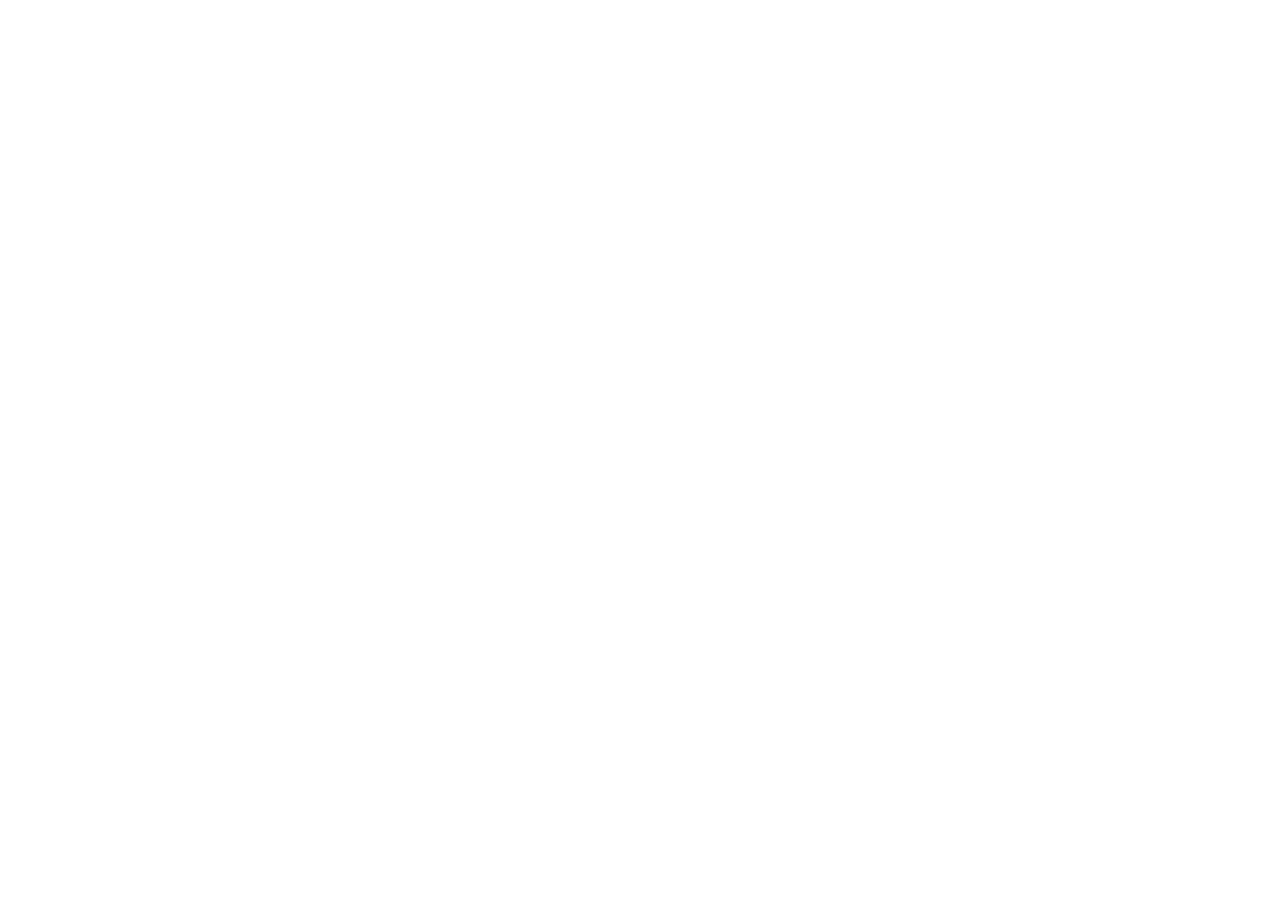
==== UNIVERSITY WEB PROJECTS/index.html @ 316082a7 "adding file and folder for web development projects" ====
<!DOCTYPE html>
<html lang="en">
<head>
    <meta charset="UTF-8">
    <meta name="viewport" content="width=device-width, initial-scale=1.0">
    <title>Parham's Web Project</title>
    <link rel="stylesheet" href="./style.css">
</head>
<body>
    
</body>
</html>
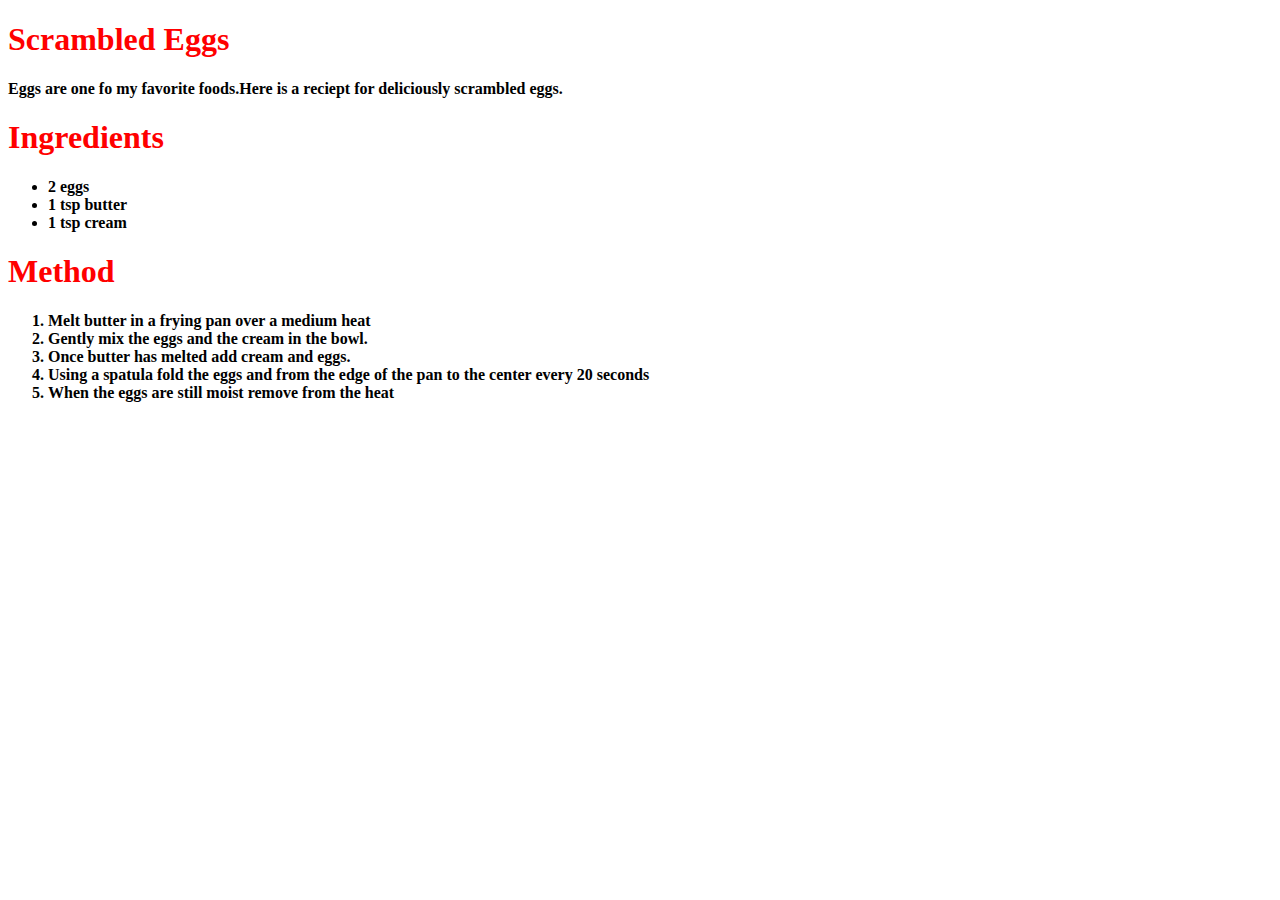
==== commit 6ac7fc71: "creating the second video's project" ====
--- a/UNIVERSITY WEB PROJECTS/index.html
+++ b/UNIVERSITY WEB PROJECTS/index.html
@@ -7,6 +7,25 @@
     <link rel="stylesheet" href="./style.css">
 </head>
 <body>
-    
+    <h1>Scrambled Eggs</h1>
+    <p>Eggs are one fo my favorite foods.Here is a reciept for deliciously scrambled eggs.</p>
+    <h1>
+        Ingredients
+    </h1>
+    <ul>
+        <li>2 eggs</li>
+        <li>1 tsp butter</li>
+        <li>1 tsp cream</li>
+    </ul>
+    <h1>
+        Method
+    </h1>
+    <ol>
+        <li>Melt butter in a frying pan over a medium heat</li>
+        <li>Gently mix the eggs and the cream in the bowl.</li>
+        <li>Once butter has melted add cream and eggs.</li>
+        <li>Using a spatula fold the eggs and from the edge of the pan to the center every 20 seconds</li>
+        <li>When the eggs are still moist remove from the heat</li>
+    </ol>
 </body>
 </html>--- a/UNIVERSITY WEB PROJECTS/style.css
+++ b/UNIVERSITY WEB PROJECTS/style.css
@@ -0,0 +1,12 @@
+h1{
+    color:red;
+}
+ul{
+    font-weight: bold;
+}
+ol{
+    font-weight: bold;
+}
+p{
+    font-weight: bold;
+}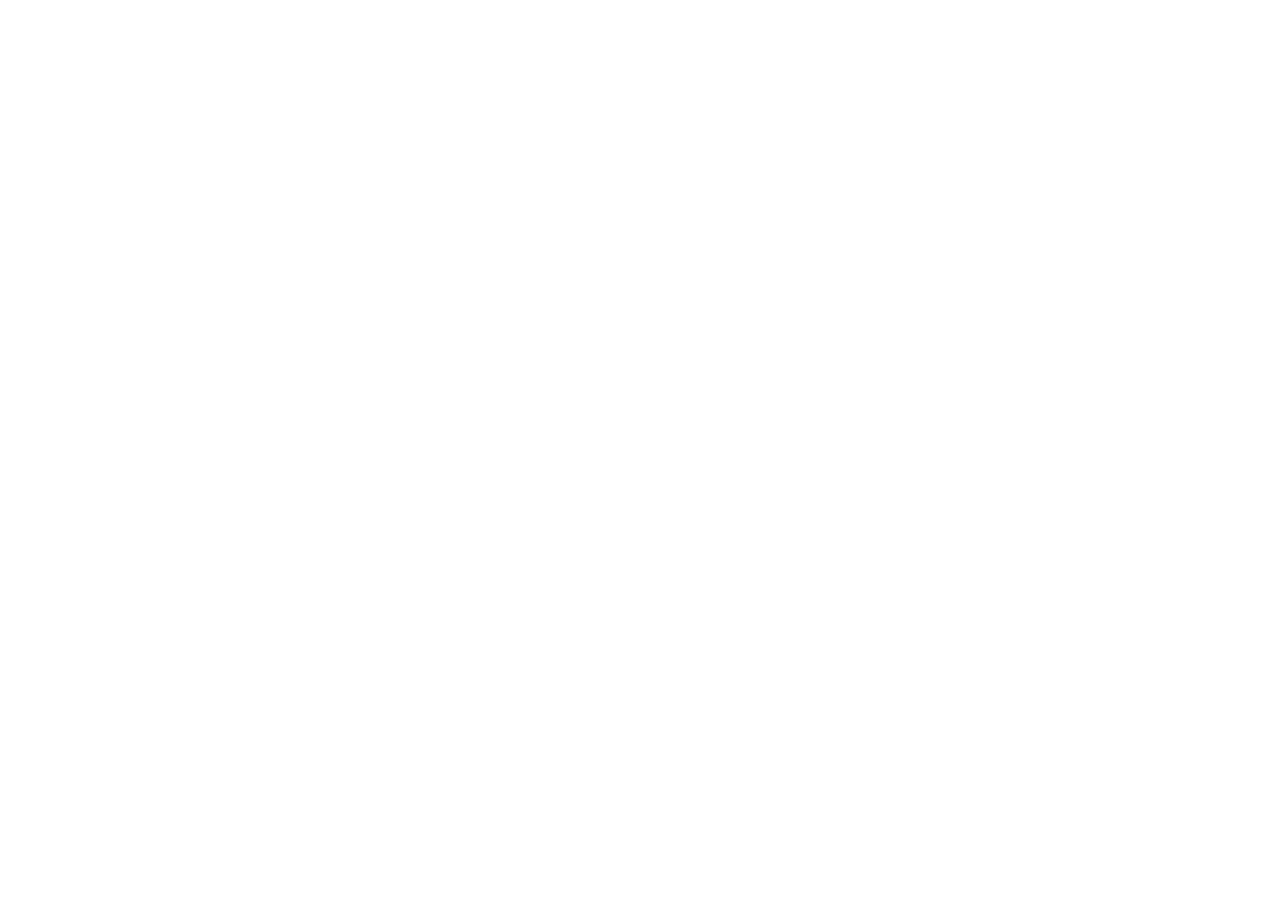
==== commit 23a04ad4: "starting to work on the html project that was given to us earlier on" ====
--- a/UNIVERSITY WEB PROJECTS/index.html
+++ b/UNIVERSITY WEB PROJECTS/index.html
@@ -1,31 +1,12 @@
 <!DOCTYPE html>
 <html lang="en">
 <head>
-    <meta charset="UTF-8">
-    <meta name="viewport" content="width=device-width, initial-scale=1.0">
-    <title>Parham's Web Project</title>
-    <link rel="stylesheet" href="./style.css">
+	<meta charset="UTF-8">
+	<meta name="viewport" content="width=device-width, initial-scale=1.0">
+	<title>ALARM CLOCK</title>
+	<link rel="stylesheet" href="/UNIVERSITY WEB PROJECTS/style.css">
 </head>
 <body>
-    <h1>Scrambled Eggs</h1>
-    <p>Eggs are one fo my favorite foods.Here is a reciept for deliciously scrambled eggs.</p>
-    <h1>
-        Ingredients
-    </h1>
-    <ul>
-        <li>2 eggs</li>
-        <li>1 tsp butter</li>
-        <li>1 tsp cream</li>
-    </ul>
-    <h1>
-        Method
-    </h1>
-    <ol>
-        <li>Melt butter in a frying pan over a medium heat</li>
-        <li>Gently mix the eggs and the cream in the bowl.</li>
-        <li>Once butter has melted add cream and eggs.</li>
-        <li>Using a spatula fold the eggs and from the edge of the pan to the center every 20 seconds</li>
-        <li>When the eggs are still moist remove from the heat</li>
-    </ol>
+	
 </body>
 </html>--- a/UNIVERSITY WEB PROJECTS/style.css
+++ b/UNIVERSITY WEB PROJECTS/style.css
@@ -1,12 +1,74 @@
-h1{
-    color:red;
+/* 
+PURPLE: #4F4CF0
+WHITE: #F9F9F9
+GRAY: #EFEFEF
+BLACK: #1c1c1c
+*/
+
+/* CSS RESET. DON'T TOUCH THIS */
+*,
+::before,
+::after {
+	box-sizing: border-box;
+	margin: 0;
+	padding: 0;
+	font-family: sans-serif;
 }
-ul{
-    font-weight: bold;
+
+/* Estilo iOS */
+.switch__container {
+	width: 90px;
 }
-ol{
-    font-weight: bold;
+
+.switch {
+	visibility: hidden;
+	position: absolute;
+	margin-left: -9999px;
 }
-p{
-    font-weight: bold;
-}+
+.switch + label {
+	display: block;
+	position: relative;
+	cursor: pointer;
+	outline: none;
+	user-select: none;
+}
+
+.switch--shadow + label {
+	padding: 2px;
+	width: 80px;
+	height: 40px;
+	background-color: #dddddd;
+	border-radius: 60px;
+}
+.switch--shadow + label:before,
+.switch--shadow + label:after {
+	display: block;
+	position: absolute;
+	top: 1px;
+	left: 1px;
+	bottom: 1px;
+	content: "";
+}
+.switch--shadow + label:before {
+	right: 1px;
+	background-color: #f1f1f1;
+	border-radius: 60px;
+	transition: background 0.4s;
+}
+.switch--shadow + label:after {
+	width: 32px;
+	left: -7px;
+	background-color: #fff;
+	border-radius: 100%;
+	box-shadow: 0 2px 5px rgba(0, 0, 0, 0.3);
+	transition: all 0.4s;
+}
+.switch--shadow:checked + label:before {
+	background-color: #4f4cf0;
+}
+.switch--shadow:checked + label:after {
+	transform: translateX(55px);
+}
+
+/* ============================================================= */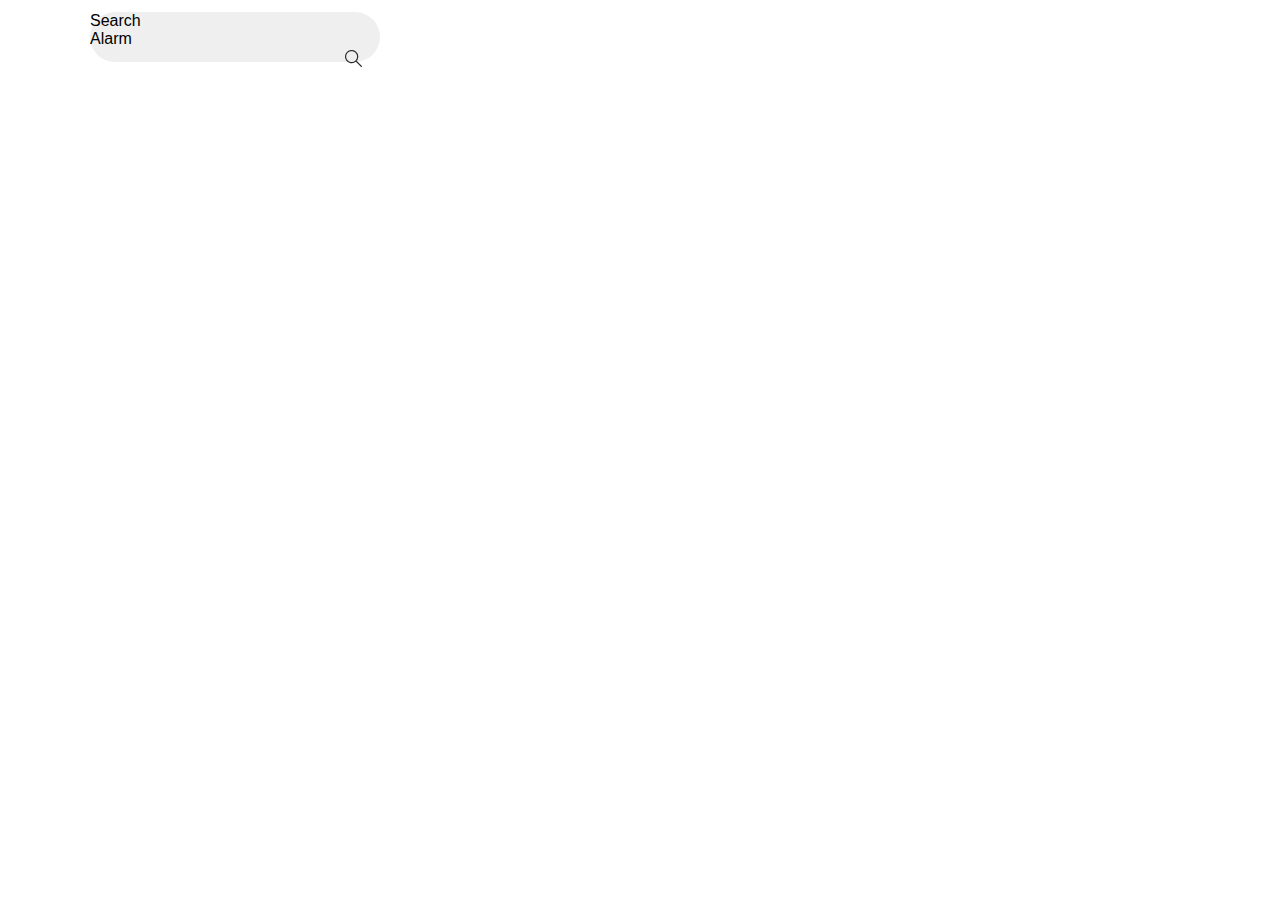
==== commit adc4c2e5: "Adding HTML files" ====
--- a/UNIVERSITY WEB PROJECTS/index.html
+++ b/UNIVERSITY WEB PROJECTS/index.html
@@ -7,6 +7,49 @@
 	<link rel="stylesheet" href="/UNIVERSITY WEB PROJECTS/style.css">
 </head>
 <body>
-	
+	<div class="HomePage">
+		<div class="SearchBar">
+			<div class="SearchBarText">
+				<p>
+					Search Alarm
+				</p>
+			</div>
+			<div class="SearchIcon">
+				<img src="./images/search.png" alt="Search Icon">
+			</div>
+		</div>
+		<div class="Hamburger">
+
+		</div>
+		<div class="MenuBar">
+			<div class="AlarmClock">
+
+			</div>
+			<div class="WorldClock">
+
+			</div>
+			<div class="StopWatch">
+
+			</div>
+			<div class="Timer">	
+
+			</div>
+		</div>
+		<div class="FirstAlarm">
+
+		</div>
+		<div class="SecondAlarm">
+
+		</div>
+		<div class="ThirdAlarm">
+
+		</div>
+		<div class="FourthAlarm">
+
+		</div>
+		<div class="FifthAlarm">
+
+		</div>
+	</div>
 </body>
 </html>--- a/UNIVERSITY WEB PROJECTS/style.css
+++ b/UNIVERSITY WEB PROJECTS/style.css
@@ -71,4 +71,36 @@
 	transform: translateX(55px);
 }
 
-/* ============================================================= */+/* ============================================================= */
+.HomePage{
+	width: 390px;
+	height: 844px;
+	background-color: transparent;
+}
+.SearchBar{
+	height: 50px;
+	width: 290px;
+	margin-top: 12px;
+	margin-left: 90px;
+	background-color: #EFEFEF;
+	border-radius: 25px;
+	
+}
+.SearchIcon{
+	width : 10px;
+	height: 20px;
+	margin-top: -2px;
+	margin-left: 255px;
+}
+.SearchBarText{
+	height: 40px;
+	width: 40px;
+}
+.Harmburger{
+
+}
+.MenuBar{
+
+}
+
+
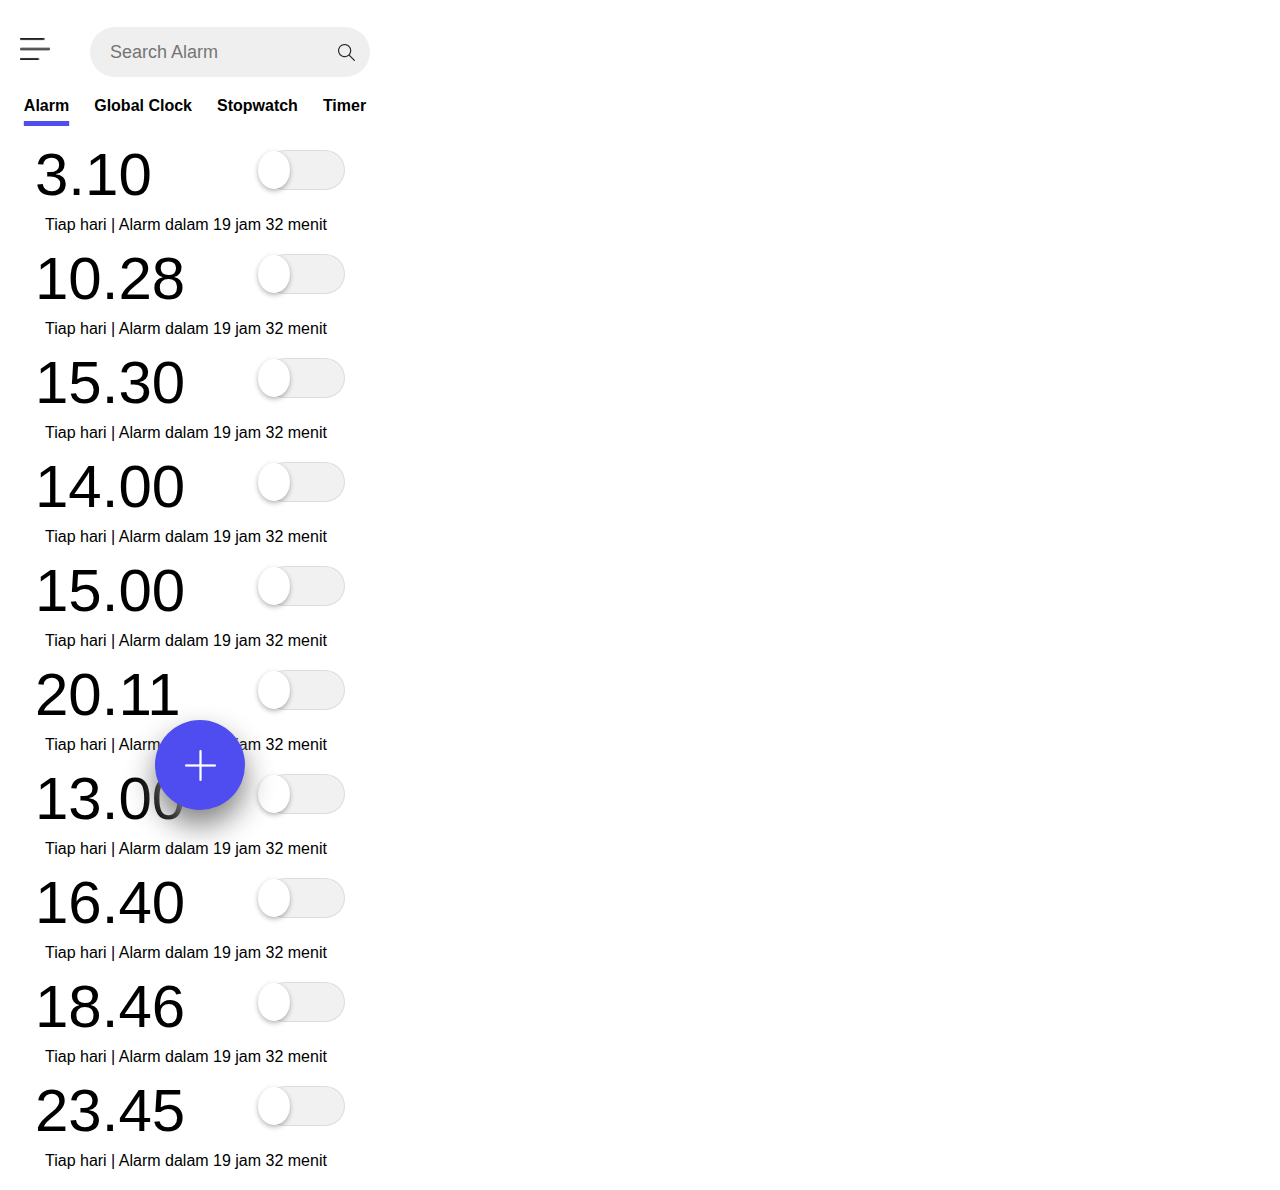
==== commit ce68a082: "finishing the web development project" ====
--- a/UNIVERSITY WEB PROJECTS/index.html
+++ b/UNIVERSITY WEB PROJECTS/index.html
@@ -8,47 +8,148 @@
 </head>
 <body>
 	<div class="HomePage">
+
 		<div class="SearchBar">
-			<div class="SearchBarText">
-				<p>
-					Search Alarm
+			<img src="./images/hamburger.png" alt="" class="Harmburger">
+			<div class="InputField">
+				<input type="SearchAlarm" class="innerInputField" placeholder="Search Alarm">
+				<img src="./images/search.png" alt="" class="SearchIcon">
+			</div>
+		</div>
+
+		<div class="MenuBar">
+			<p class="AlarmAndUnderline">Alarm</p>
+			<p class="GlobalClock">Global Clock</p>
+			<p class="Stopwatch">Stopwatch</p>
+			<p class="Timer">Timer</p>
+
+		</div>
+
+		<div class="TotalAlarms">
+			<div class="Alarm">
+				<div class="TopAlarm">
+					<p class="time">3.10</p>
+					<div class="switch__container alarm-active">
+						<input id="switch-shadow" class="switch switch--shadow" type="checkbox">
+						<label for="switch-shadow"></label>
+					</div>
+				</div>
+				<p class="BottomAlarm">
+					Tiap hari | Alarm dalam 19 jam 32 menit
 				</p>
 			</div>
-			<div class="SearchIcon">
-				<img src="./images/search.png" alt="Search Icon">
+			<div class="Alarm">
+				<div class="TopAlarm">
+					<p class="time">10.28</p>
+					<div class="switch__container alarm-active">
+						<input id="switch-shadow" class="switch switch--shadow" type="checkbox">
+						<label for="switch-shadow"></label>
+					</div>
+				</div>
+				<p class="BottomAlarm">
+					Tiap hari | Alarm dalam 19 jam 32 menit
+				</p>
 			</div>
+			<div class="Alarm">
+				<div class="TopAlarm">
+					<p class="time">15.30</p>
+					<div class="switch__container alarm-active">
+						<input id="switch-shadow" class="switch switch--shadow" type="checkbox">
+						<label for="switch-shadow"></label>
+					</div>
+				</div>
+				<p class="BottomAlarm">
+					Tiap hari | Alarm dalam 19 jam 32 menit
+				</p>
+			</div>
+			<div class="Alarm">
+				<div class="TopAlarm">
+					<p class="time">14.00</p>
+					<div class="switch__container alarm-active">
+						<input id="switch-shadow" class="switch switch--shadow" type="checkbox">
+						<label for="switch-shadow"></label>
+					</div>
+				</div>
+				<p class="BottomAlarm">
+					Tiap hari | Alarm dalam 19 jam 32 menit
+				</p>
+			</div>
+			<div class="Alarm">
+				<div class="TopAlarm">
+					<p class="time">15.00</p>
+					<div class="switch__container alarm-active">
+						<input id="switch-shadow" class="switch switch--shadow" type="checkbox">
+						<label for="switch-shadow"></label>
+					</div>
+				</div>
+				<p class="BottomAlarm">
+					Tiap hari | Alarm dalam 19 jam 32 menit
+				</p>
+			</div>
+			<div class="Alarm">
+				<div class="TopAlarm">
+					<p class="time">20.11</p>
+					<div class="switch__container alarm-active">
+						<input id="switch-shadow" class="switch switch--shadow" type="checkbox">
+						<label for="switch-shadow"></label>
+					</div>
+				</div>
+				<p class="BottomAlarm">
+					Tiap hari | Alarm dalam 19 jam 32 menit
+				</p>
+			</div>
+			<div class="Alarm">
+				<div class="TopAlarm">
+					<p class="time">13.00</p>
+					<div class="switch__container alarm-active">
+						<input id="switch-shadow" class="switch switch--shadow" type="checkbox">
+						<label for="switch-shadow"></label>
+					</div>
+				</div>
+				<p class="BottomAlarm">
+					Tiap hari | Alarm dalam 19 jam 32 menit
+				</p>
+			</div>
+			<div class="Alarm">
+				<div class="TopAlarm">
+					<p class="time">16.40</p>
+					<div class="switch__container alarm-active">
+						<input id="switch-shadow" class="switch switch--shadow" type="checkbox">
+						<label for="switch-shadow"></label>
+					</div>
+				</div>
+				<p class="BottomAlarm">
+					Tiap hari | Alarm dalam 19 jam 32 menit
+				</p>
+			</div>
+			<div class="Alarm">
+				<div class="TopAlarm">
+					<p class="time">18.46</p>
+					<div class="switch__container alarm-active">
+						<input id="switch-shadow" class="switch switch--shadow" type="checkbox">
+						<label for="switch-shadow"></label>
+					</div>
+				</div>
+				<p class="BottomAlarm">
+					Tiap hari | Alarm dalam 19 jam 32 menit
+				</p>
+			</div>
+			<div class="Alarm">
+				<div class="TopAlarm">
+					<p class="time">23.45</p>
+					<div class="switch__container alarm-active">
+						<input id="switch-shadow" class="switch switch--shadow" type="checkbox">
+						<label for="switch-shadow"></label>
+					</div>
+				</div>
+				<p class="BottomAlarm">
+					Tiap hari | Alarm dalam 19 jam 32 menit
+				</p>
+			</div>	
+			
 		</div>
-		<div class="Hamburger">
-
-		</div>
-		<div class="MenuBar">
-			<div class="AlarmClock">
-
-			</div>
-			<div class="WorldClock">
-
-			</div>
-			<div class="StopWatch">
-
-			</div>
-			<div class="Timer">	
-
-			</div>
-		</div>
-		<div class="FirstAlarm">
-
-		</div>
-		<div class="SecondAlarm">
-
-		</div>
-		<div class="ThirdAlarm">
-
-		</div>
-		<div class="FourthAlarm">
-
-		</div>
-		<div class="FifthAlarm">
-
+		<div class="addingButtonDiv">
+			<button class="addingButton"></button>
 		</div>
 	</div>
 </body>
--- a/UNIVERSITY WEB PROJECTS/style.css
+++ b/UNIVERSITY WEB PROJECTS/style.css
@@ -78,29 +78,83 @@
 	background-color: transparent;
 }
 .SearchBar{
-	height: 50px;
-	width: 290px;
-	margin-top: 12px;
-	margin-left: 90px;
-	background-color: #EFEFEF;
-	border-radius: 25px;
-	
+	display: flex;
+	justify-content: space-around;
+	margin-top: 27px;
+}
+.Harmburger{
+	width: 30px;
+	height: 22px;
+	margin-top: 11px;
+}
+.InputField{
+	display: flex;
+	align-items: center;
+	position: relative;
+}
+.innerInputField{
+	width: 280px;
+	height : 50px;
+	border: none;
+	border-radius: 50px;
+	background-color: #efefef;
+	font-size: large;
+	padding: 20px 40px 20px 20px;
 }
 .SearchIcon{
-	width : 10px;
-	height: 20px;
-	margin-top: -2px;
-	margin-left: 255px;
+	position: absolute;
+	right: 15px;
 }
-.SearchBarText{
-	height: 40px;
-	width: 40px;
+.MenuBar{
+	display: flex;
+	justify-content: center;
+	margin-top: 20px;
+	gap: 25px;
 }
-.Harmburger{
+.MenuBar p{
+	font-weight: bold;
+}
+.AlarmAndUnderline{
+	text-decoration: underline 5px #4f4cf0;
+	text-underline-offset: 10px;
 
 }
-.MenuBar{
+.TotalAlarms{
+	margin: 35px 35px 35px 35px;
+}
+.Alarm{
+	padding-bottom: 20px;
+}
+.TopAlarm{
+	display: flex;
+	justify-content: space-between;
+}
+.time{
+	margin-top: -10px;
+	font-size: 60px;
 
 }
+.BottomAlarm{
+	margin-top: 7px;
+	margin-left: 10px;
+}
 
-
+.addingButtonDiv{
+	display: flex;
+	justify-content: center;
+	position: fixed;
+	left: 200px;
+	bottom: 180px;
+}
+.addingButton{
+	position: fixed;
+	background-image: url(./images/plus.png);
+	background-color: #4f4cf0;
+	width: 90px;
+	height: 90px;
+	border: none;
+	border-radius: 90px;
+	background-repeat: no-repeat;
+	background-position: center;
+	box-shadow: 0 15px 30px rgb(128,128,128);
+}